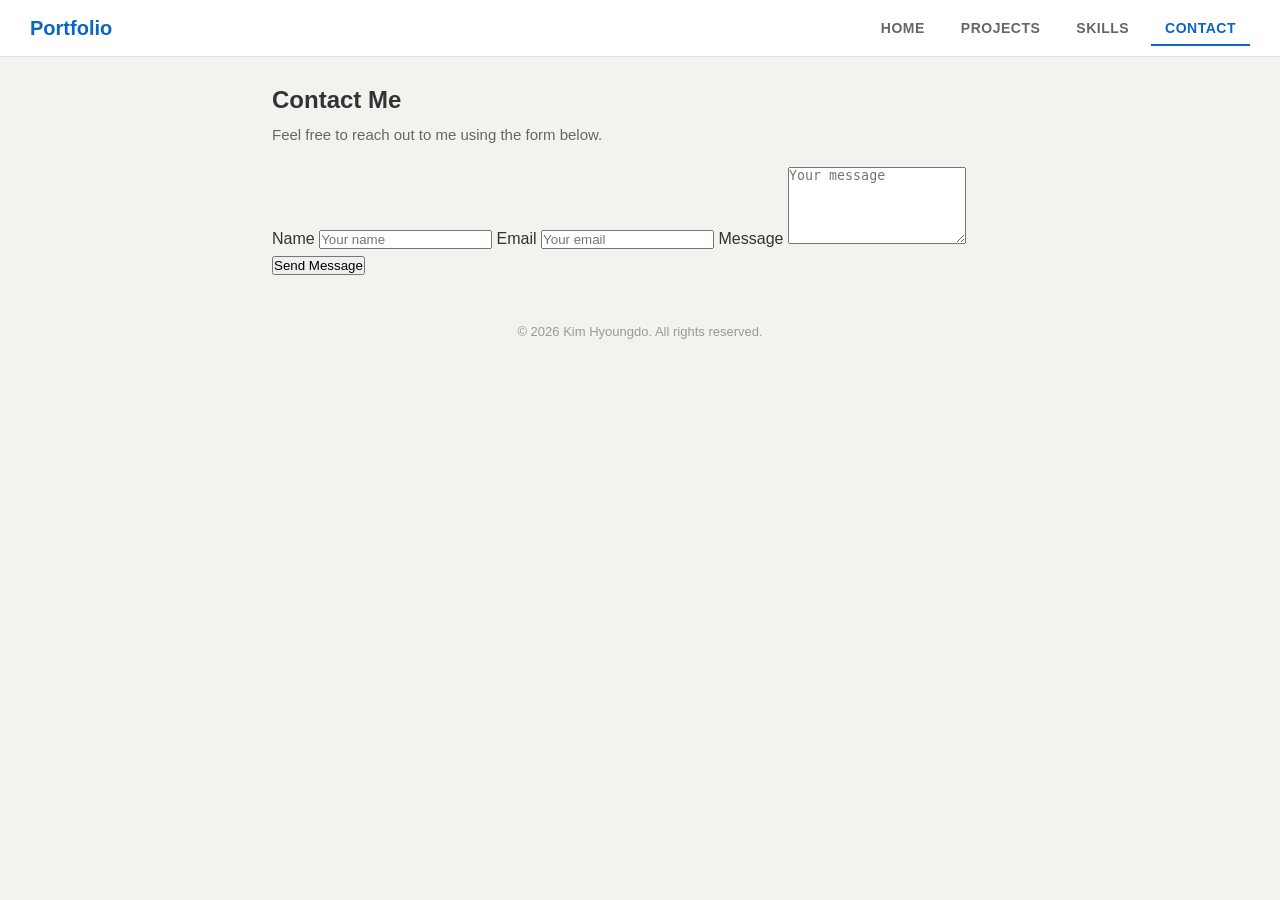
==== contact.html @ fc651e6f "Add contact page with basic form structure" ====
<!DOCTYPE html>
<html lang="en">
<head>
    <meta charset="UTF-8">
    <meta name="viewport" content="width=device-width, initial-scale=1.0">
    <title>Contact - Kim Hyoungdo</title>
    <link rel="stylesheet" href="styles.css">
</head>
<body>
    <header>
        <nav>
            <div class="logo">Portfolio</div>
            <ul class="nav-links">
                <li><a href="index.html">HOME</a></li>
                <li><a href="projects.html">PROJECTS</a></li>
                <li><a href="skills.html">SKILLS</a></li>
                <li><a href="contact.html" class="active">CONTACT</a></li>
            </ul>
        </nav>
    </header>

    <main>
        <section class="contact">
            <h1>Contact Me</h1>
            <p class="section-description">Feel free to reach out to me using the form below.</p>

            <form class="contact-form">
                <label for="name">Name</label>
                <input type="text" id="name" name="name" placeholder="Your name">

                <label for="email">Email</label>
                <input type="email" id="email" name="email" placeholder="Your email">

                <label for="message">Message</label>
                <textarea id="message" name="message" rows="5" placeholder="Your message"></textarea>

                <button type="submit">Send Message</button>
            </form>
        </section>
    </main>

    <footer>
        <p>&copy; 2026 Kim Hyoungdo. All rights reserved.</p>
    </footer>
</body>
</html>
---- styles.css ----
/* ===== Global Styles ===== */
* {
    margin: 0;
    padding: 0;
    box-sizing: border-box;
}

body {
    font-family: Arial, sans-serif;
    line-height: 1.6;
    color: #333;
    background-color: #f3f2ef;
}

a {
    color: #0a66c2;
    text-decoration: none;
}

a:hover {
    text-decoration: underline;
}

/* ===== Navigation ===== */
nav {
    display: flex;
    justify-content: space-between;
    align-items: center;
    background-color: #fff;
    padding: 12px 30px;
    border-bottom: 1px solid #e0e0e0;
}

.logo {
    color: #0a66c2;
    font-size: 20px;
    font-weight: bold;
}

.nav-links {
    list-style: none;
    display: flex;
    gap: 8px;
}

.nav-links a {
    color: #666;
    text-decoration: none;
    padding: 8px 14px;
    border-radius: 4px;
    font-size: 14px;
    font-weight: 600;
    letter-spacing: 0.5px;
}

.nav-links a:hover {
    background-color: #f3f2ef;
    color: #333;
    text-decoration: none;
}

.nav-links a.active {
    color: #0a66c2;
    border-bottom: 2px solid #0a66c2;
    border-radius: 0;
}

/* ===== Main Content ===== */
main {
    max-width: 768px;
    margin: 24px auto;
    padding: 0 16px;
}

h1 {
    color: #333;
    font-size: 24px;
    margin-bottom: 4px;
}

h2 {
    color: #333;
    font-size: 18px;
    margin-bottom: 12px;
}

/* ===== Footer ===== */
footer {
    text-align: center;
    padding: 20px;
    color: #999;
    font-size: 13px;
    margin-top: 24px;
}

.section-description {
    color: #666;
    margin-bottom: 20px;
    font-size: 15px;
}

/* ===== Home Page - Intro ===== */
.intro {
    background-color: #fff;
    border: 1px solid #e0e0e0;
    border-radius: 8px;
    padding: 32px;
    margin-bottom: 16px;
    display: flex;
    justify-content: space-between;
    align-items: center;
    gap: 32px;
}

.intro-text {
    flex: 1;
}

.intro-text h1 {
    font-size: 28px;
    color: #333;
    margin-bottom: 6px;
}

.subtitle {
    color: #0a66c2;
    font-size: 16px;
    margin-bottom: 12px;
}

.bio {
    color: #555;
    font-size: 15px;
    line-height: 1.6;
}

.intro-photo {
    flex-shrink: 0;
}

.intro-photo img {
    width: 140px;
    height: 140px;
    border-radius: 50%;
    object-fit: cover;
    object-position: top;
    border: 3px solid #e0e0e0;
    background-color: #f3f2ef;
}

/* ===== Home Page - Info Sections ===== */
.info-section {
    background-color: #fff;
    border: 1px solid #e0e0e0;
    border-radius: 8px;
    padding: 24px 32px;
    margin-bottom: 16px;
}

.info-list {
    list-style: none;
}

.info-list li {
    padding: 6px 0;
    color: #333;
    font-size: 15px;
}

.info-list a {
    color: #0a66c2;
}

/* ===== Work Experience ===== */
.experience-item {
    padding: 16px 0;
    border-bottom: 1px solid #f3f2ef;
}

.experience-item:last-child {
    border-bottom: none;
    padding-bottom: 0;
}

.experience-item:first-child {
    padding-top: 0;
}

.experience-item h3 {
    font-size: 15px;
    color: #333;
    margin-bottom: 2px;
}

.role {
    font-weight: normal;
    color: #666;
}

.period {
    font-size: 13px;
    color: #999;
    margin-bottom: 8px;
}

/* ===== Projects Page ===== */
.project-group {
    background-color: #fff;
    border: 1px solid #e0e0e0;
    border-radius: 8px;
    padding: 28px 32px;
    margin-bottom: 16px;
}

.project-text h2 {
    font-size: 18px;
    color: #333;
    margin-bottom: 10px;
}

.project-text p {
    color: #555;
    font-size: 15px;
    margin-bottom: 12px;
    line-height: 1.6;
}

.project-text ul {
    list-style: disc;
    margin-left: 20px;
    margin-bottom: 14px;
}

.project-text li {
    color: #555;
    font-size: 14px;
    padding: 3px 0;
}

.tags {
    display: flex;
    flex-wrap: wrap;
    gap: 8px;
}

.tag {
    display: inline-block;
    background-color: #e8f0fe;
    color: #0a66c2;
    padding: 4px 12px;
    border-radius: 12px;
    font-size: 13px;
    font-weight: 600;
}

/* ===== Skills Page ===== */
.skills-section {
    display: grid;
    grid-template-columns: repeat(2, 1fr);
    gap: 16px;
}

.skill-category {
    background-color: #fff;
    border: 1px solid #e0e0e0;
    border-radius: 8px;
    padding: 24px;
}

.skill-category h3 {
    font-size: 16px;
    color: #333;
    margin-bottom: 14px;
    padding-bottom: 8px;
    border-bottom: 1px solid #e0e0e0;
}

.skill-category ul {
    list-style: none;
}

.skill-category li {
    display: flex;
    justify-content: space-between;
    align-items: center;
    padding: 8px 0;
    font-size: 15px;
    color: #333;
    border-bottom: 1px solid #f3f2ef;
}

.skill-category li:last-child {
    border-bottom: none;
}

/* Skill level badges */
.lvl-advanced {
    background-color: #0a66c2;
    color: #fff;
    padding: 2px 10px;
    border-radius: 10px;
    font-size: 12px;
    font-weight: 600;
}

.lvl-intermediate {
    background-color: #e8f0fe;
    color: #0a66c2;
    padding: 2px 10px;
    border-radius: 10px;
    font-size: 12px;
    font-weight: 600;
}

.lvl-beginner {
    background-color: #f3f2ef;
    color: #666;
    padding: 2px 10px;
    border-radius: 10px;
    font-size: 12px;
    font-weight: 600;
}

.lvl-learning {
    background-color: #fff;
    color: #999;
    padding: 2px 10px;
    border-radius: 10px;
    font-size: 12px;
    font-weight: 600;
    border: 1px solid #e0e0e0;
}
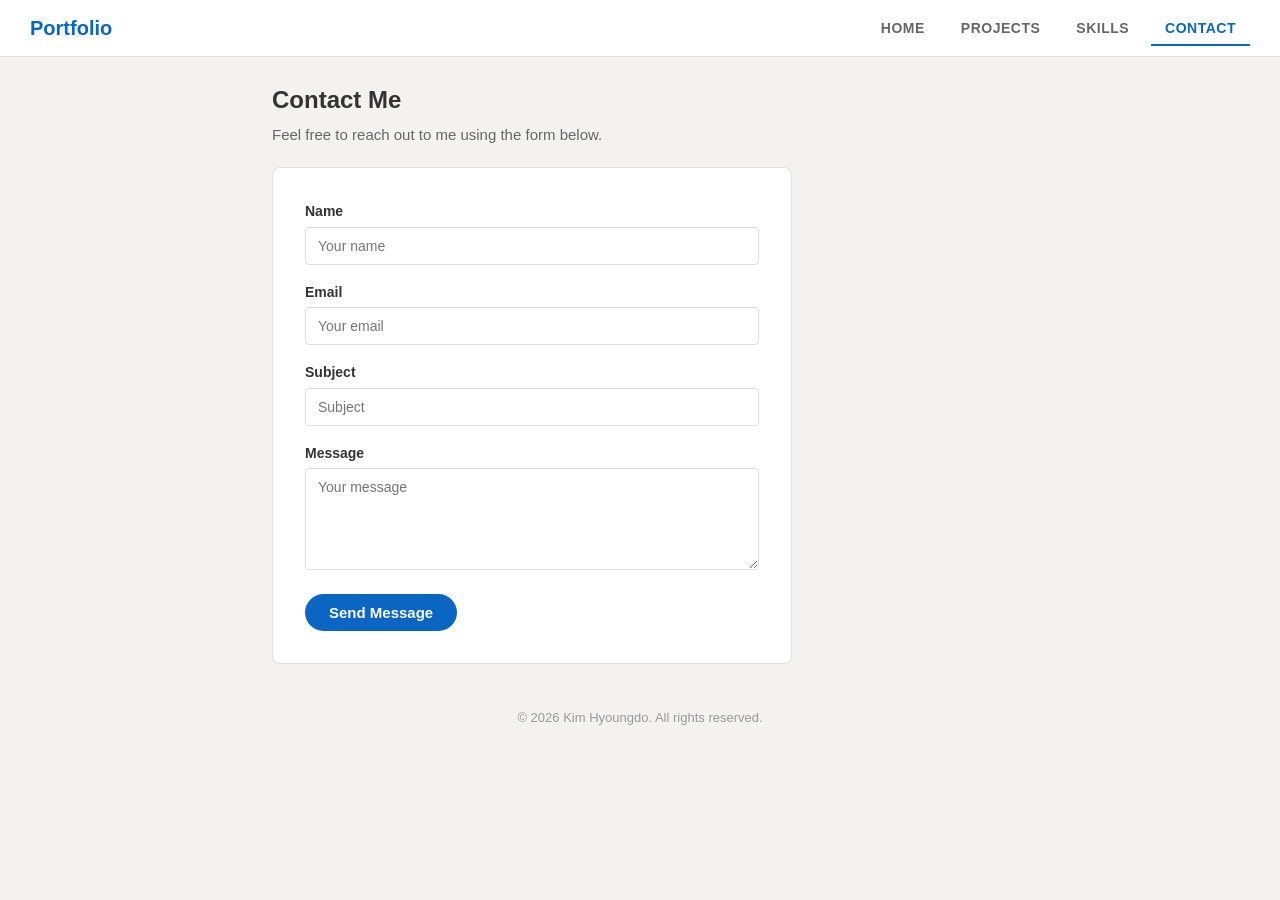
==== commit b1bf1ace: "Style contact form with input focus states and button" ====
--- a/contact.html
+++ b/contact.html
@@ -31,6 +31,9 @@
                 <label for="email">Email</label>
                 <input type="email" id="email" name="email" placeholder="Your email">
 
+                <label for="subject">Subject</label>
+                <input type="text" id="subject" name="subject" placeholder="Subject">
+
                 <label for="message">Message</label>
                 <textarea id="message" name="message" rows="5" placeholder="Your message"></textarea>
 
--- a/styles.css
+++ b/styles.css
@@ -330,3 +330,53 @@
     font-weight: 600;
     border: 1px solid #e0e0e0;
 }
+
+/* ===== Contact Page ===== */
+.contact-form {
+    background-color: #fff;
+    border: 1px solid #e0e0e0;
+    border-radius: 8px;
+    padding: 32px;
+    max-width: 520px;
+}
+
+.contact-form label {
+    display: block;
+    margin-bottom: 4px;
+    font-weight: 600;
+    font-size: 14px;
+    color: #333;
+}
+
+.contact-form input,
+.contact-form textarea {
+    width: 100%;
+    padding: 10px 12px;
+    margin-bottom: 16px;
+    border: 1px solid #e0e0e0;
+    border-radius: 4px;
+    font-family: Arial, sans-serif;
+    font-size: 14px;
+    color: #333;
+}
+
+.contact-form input:focus,
+.contact-form textarea:focus {
+    outline: none;
+    border-color: #0a66c2;
+}
+
+.contact-form button {
+    background-color: #0a66c2;
+    color: white;
+    padding: 10px 24px;
+    border: none;
+    border-radius: 20px;
+    font-size: 15px;
+    font-weight: 600;
+    cursor: pointer;
+}
+
+.contact-form button:hover {
+    background-color: #004182;
+}
